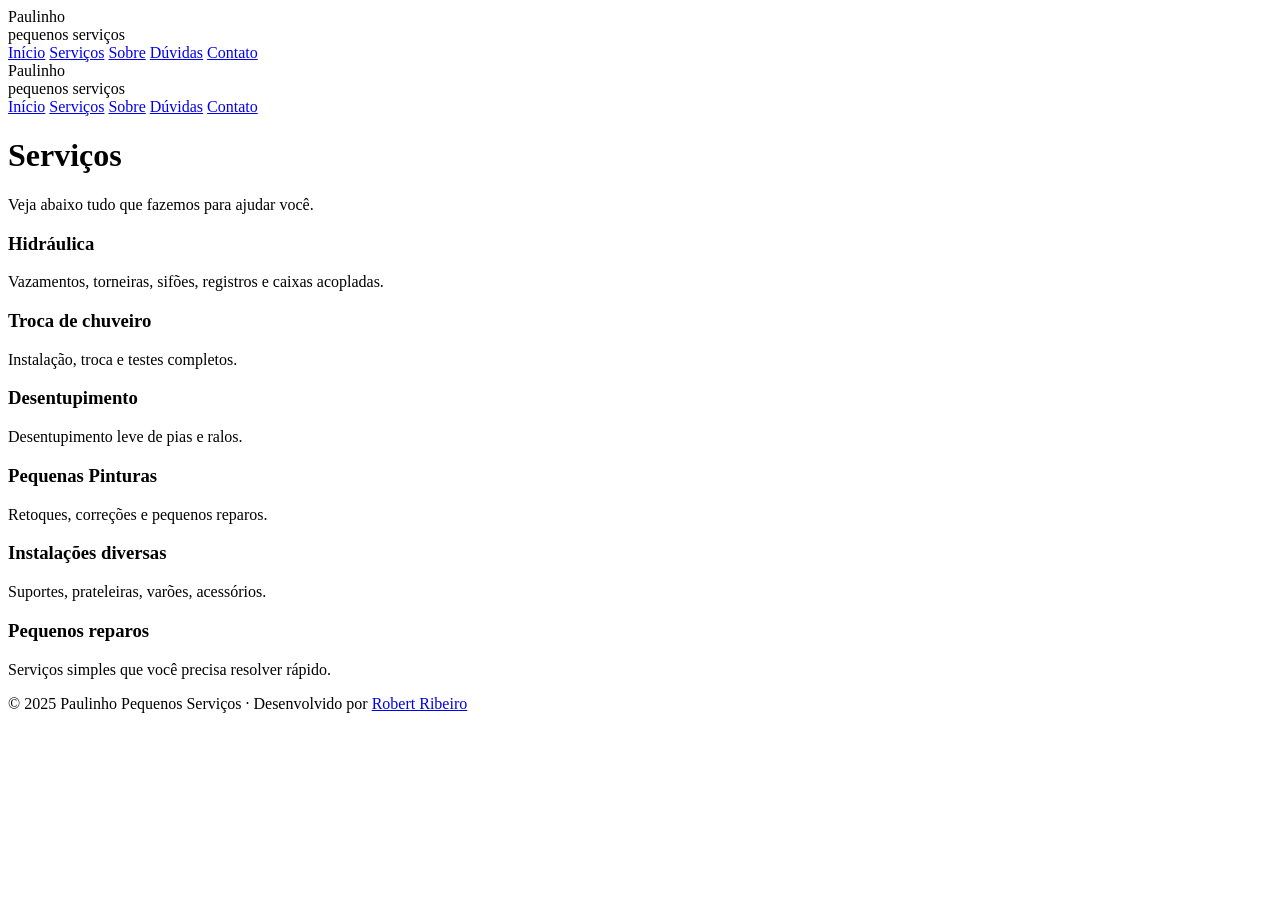
==== servicos.html @ 15d24045 "Add files via upload" ====
<header>
  <div class="container">
    <nav>
      <div class="logo">
        Paulinho <br>
        <span>pequenos serviços</span>
      </div>

      <div>
        <a href="index.html">Início</a>
        <a href="servicos.html">Serviços</a>
        <a href="sobre.html">Sobre</a>
         <!-- <a href="depoimentos.html">Depoimentos</a> -->
        <a href="duvidas.html">Dúvidas</a>
        <a href="contato.html">Contato</a>
      </div>
    </nav>
  </div>
</header>
<!DOCTYPE html>
<html lang="pt-BR">
<head>
  <meta charset="UTF-8">
  <link rel="stylesheet" href="css/style.css">
  <title>Serviços - Paulinho Pequenos Serviços</title>
</head>
<body>

<header>
  <div class="container">
    <nav>
      <div class="logo">
        Paulinho <br><span>pequenos serviços</span>
      </div>
      <div>
        <a href="index.html">Início</a>
        <a href="servicos.html">Serviços</a>
        <a href="sobre.html">Sobre</a>
         <!-- <a href="depoimentos.html">Depoimentos</a> -->
        <a href="duvidas.html">Dúvidas</a>
        <a href="contato.html">Contato</a>
      </div>
    </nav>
  </div>
</header>

<div class="page-content container">
  <h1 class="page-title">Serviços</h1>
  <p class="page-subtitle">Veja abaixo tudo que fazemos para ajudar você.</p>

  <div class="grid grid-3">
    <div class="card">
      <h3>Hidráulica</h3>
      <p>Vazamentos, torneiras, sifões, registros e caixas acopladas.</p>
    </div>

    <div class="card">
      <h3>Troca de chuveiro</h3>
      <p>Instalação, troca e testes completos.</p>
    </div>

    <div class="card">
      <h3>Desentupimento</h3>
      <p>Desentupimento leve de pias e ralos.</p>
    </div>

    <div class="card">
      <h3>Pequenas Pinturas</h3>
      <p>Retoques, correções e pequenos reparos.</p>
    </div>

    <div class="card">
      <h3>Instalações diversas</h3>
      <p>Suportes, prateleiras, varões, acessórios.</p>
    </div>

    <div class="card">
      <h3>Pequenos reparos</h3>
      <p>Serviços simples que você precisa resolver rápido.</p>
    </div>
  </div>
</div>

<!-- FOOTER -->
  <footer class="footer">
  <div class="container">
    <p>
      © 2025 Paulinho Pequenos Serviços ·
      Desenvolvido por
      <a href="https://www.linkedin.com/in/robert-ribeiro-0a00a528/" 
         target="_blank" 
         rel="noopener noreferrer">
        Robert Ribeiro
      </a>
    </p>
  </div>
</footer>
</body>
</html>
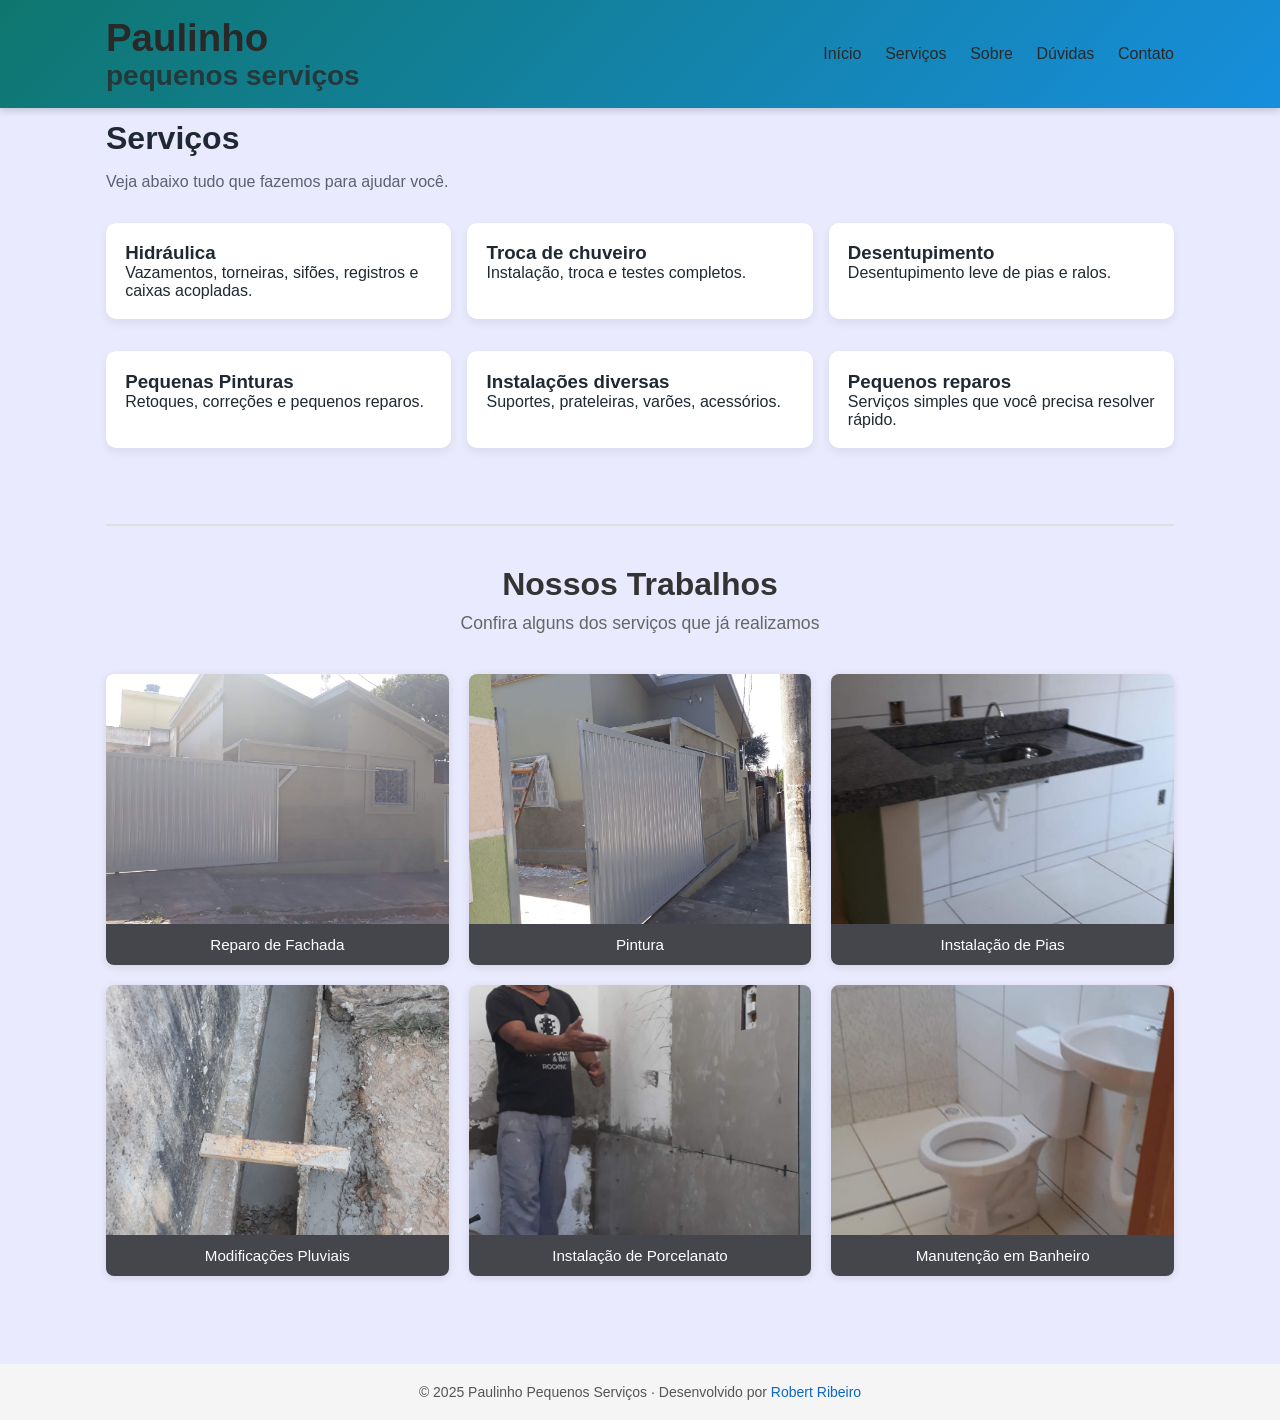
==== commit d8e9a93d: "Add files via upload" ====
--- a/servicos.html
+++ b/servicos.html
@@ -1,22 +1,3 @@
-<header>
-  <div class="container">
-    <nav>
-      <div class="logo">
-        Paulinho <br>
-        <span>pequenos serviços</span>
-      </div>
-
-      <div>
-        <a href="index.html">Início</a>
-        <a href="servicos.html">Serviços</a>
-        <a href="sobre.html">Sobre</a>
-         <!-- <a href="depoimentos.html">Depoimentos</a> -->
-        <a href="duvidas.html">Dúvidas</a>
-        <a href="contato.html">Contato</a>
-      </div>
-    </nav>
-  </div>
-</header>
 <!DOCTYPE html>
 <html lang="pt-BR">
 <head>
@@ -79,10 +60,56 @@
       <p>Serviços simples que você precisa resolver rápido.</p>
     </div>
   </div>
+
+  <!-- SEÇÃO DE IMAGENS -->
+  <section class="gallery-section">
+    <h2 class="section-title">Nossos Trabalhos</h2>
+    <p class="section-subtitle">Confira alguns dos serviços que já realizamos</p>
+    
+    <div class="gallery-grid">
+      <div class="gallery-item" onclick="openModal('img/1.jpeg', 'Reparo de Fachada')">
+        <img src="img/1.jpeg" alt="Serviço de hidráulica">
+        <div class="gallery-caption">Reparo de Fachada</div>
+      </div>
+      
+      <div class="gallery-item" onclick="openModal('img/2.jpeg', 'Pintura')">
+        <img src="img/2.jpeg" alt="Instalação de chuveiro">
+        <div class="gallery-caption">Pintura</div>
+      </div>
+      
+      <div class="gallery-item" onclick="openModal('img/3.jpeg', 'Instalação de Pias')">
+        <img src="img/3.jpeg" alt="Pintura de parede">
+        <div class="gallery-caption">Instalação de Pias</div>
+      </div>
+      
+      <div class="gallery-item" onclick="openModal('img/4.jpeg', 'Modificações Pluviais')">
+        <img src="img/4.jpeg" alt="Instalação de prateleira">
+        <div class="gallery-caption">Modificações Pluviais</div>
+      </div>
+      
+      <div class="gallery-item" onclick="openModal('img/5.jpeg', 'Instalação de Porcelanato')">
+        <img src="img/5.jpeg" alt="Reparo elétrico">
+        <div class="gallery-caption">Instalação de Porcelanato</div>
+      </div>
+      
+      <div class="gallery-item" onclick="openModal('img/6.jpeg', 'Manutenção em Banheiro')">
+        <img src="img/6.jpeg" alt="Instalação de suporte">
+        <div class="gallery-caption">Manutenção em Banheiro</div>
+      </div>
+    </div>
+  </section>
+
+</div>
+
+<!-- MODAL LIGHTBOX -->
+<div id="imageModal" class="modal" onclick="closeModal()">
+  <span class="modal-close">&times;</span>
+  <img class="modal-content" id="modalImage">
+  <div class="modal-caption" id="modalCaption"></div>
 </div>
 
 <!-- FOOTER -->
-  <footer class="footer">
+<footer class="footer">
   <div class="container">
     <p>
       © 2025 Paulinho Pequenos Serviços ·
@@ -95,5 +122,34 @@
     </p>
   </div>
 </footer>
+
+<script>
+  function openModal(imageSrc, caption) {
+    const modal = document.getElementById('imageModal');
+    const modalImg = document.getElementById('modalImage');
+    const modalCaption = document.getElementById('modalCaption');
+    
+    modal.style.display = 'flex';
+    modalImg.src = imageSrc;
+    modalCaption.textContent = caption;
+    
+    // Previne scroll do body quando modal está aberto
+    document.body.style.overflow = 'hidden';
+  }
+  
+  function closeModal() {
+    const modal = document.getElementById('imageModal');
+    modal.style.display = 'none';
+    document.body.style.overflow = 'auto';
+  }
+  
+  // Fecha o modal ao pressionar ESC
+  document.addEventListener('keydown', function(event) {
+    if (event.key === 'Escape') {
+      closeModal();
+    }
+  });
+</script>
+
 </body>
-</html>
+</html>
--- a/css/style.css
+++ b/css/style.css
@@ -0,0 +1,365 @@
+/* =============================
+   CONFIGURAÇÕES GERAIS
+============================= */
+:root {
+  --primary: #0f766e;
+  --primary-dark: #115e59;
+  --secondary: #f97316;
+  --text: #1f2933;
+  --bg: #eaeaff;
+  --white: #292929;
+}
+
+* {
+  margin: 0;
+  padding: 0;
+  box-sizing: border-box;
+  font-family: "Segoe UI", Arial, sans-serif;
+}
+
+html, body {
+  height: 100%;
+  margin: 0;
+}
+
+body {
+  background: var(--bg);
+  color: var(--text);
+  display: flex;
+  flex-direction: column;
+}
+
+/* =============================
+   HEADER FIXO
+============================= */
+header {
+  width: 100%;
+  background: linear-gradient(135deg, #0f766e, #178edd);
+  padding: 1rem 0;
+  position: fixed;
+  top: 0;
+  left: 0;
+  z-index: 999;
+  box-shadow: 0px 2px 8px rgba(0,0,0,0.2);
+}
+
+.container {
+  width: 100%;
+  max-width: 1100px;
+  margin: auto;
+  padding: 0 1rem;
+}
+
+nav {
+  display: flex;
+  justify-content: space-between;
+  align-items: center;
+}
+
+.logo {
+  font-size: 2.4rem;
+  font-weight: bold;
+  color: var(--white);
+}
+
+.logo span {
+  display: block;
+  font-size: 1.75rem;
+  opacity: 0.8;
+}
+
+nav a {
+  color: var(--white);
+  margin-left: 1.2rem;
+  text-decoration: none;
+  font-weight: 500;
+  transition: 0.2s;
+}
+
+nav a:hover {
+  opacity: 0.7;
+}
+
+/* Compensa o header fixo */
+.page-content {
+  padding-top: 120px;
+}
+
+/* =============================
+   TÍTULOS DE PÁGINA
+============================= */
+.page-title {
+  font-size: 2rem;
+  font-weight: bold;
+  margin-bottom: 1rem;
+}
+
+.page-subtitle {
+  font-size: 1rem;
+  opacity: 0.7;
+  margin-bottom: 2rem;
+}
+
+/* =============================
+   HOME – HERO
+============================= */
+.hero {
+  display: grid;
+  grid-template-columns: 1.5fr 1fr;
+  gap: 2rem;
+  align-items: center;
+}
+
+.hero h1 {
+  font-size: 2.4rem;
+  line-height: 1.2;
+  margin-bottom: 1rem;
+}
+
+.hero p {
+  font-size: 1rem;
+  margin-bottom: 1.5rem;
+}
+
+.btn {
+  background: var(--secondary);
+  padding: 0.8rem 1.6rem;
+  border-radius: 8px;
+  color: var(--white);
+  text-decoration: none;
+  font-weight: bold;
+  display: inline-block;
+  margin-right: 1rem;
+}
+
+.btn-outline {
+  border: 2px solid var(--black);
+  padding: 0.7rem 1.3rem;
+  border-radius: 8px;
+  text-decoration: none;
+  color: var(--white);
+}
+
+/* =============================
+   CARDS / SEÇÕES INTERNAS
+============================= */
+section {
+  margin-bottom: 3rem;
+}
+
+.card {
+  background: rgb(255, 255, 255);
+  padding: 1.2rem;
+  border-radius: 10px;
+  box-shadow: 0 4px 10px rgba(0,0,0,0.07);
+  margin-bottom: 1rem;
+}
+
+.grid {
+  display: grid;
+  gap: 1rem;
+}
+
+.grid-3 {
+  grid-template-columns: repeat(3, 1fr);
+}
+
+.grid-2 {
+  grid-template-columns: repeat(2, 1fr);
+}
+
+/* MOBILE */
+@media (max-width: 800px) {
+  .hero {
+    grid-template-columns: 1fr;
+  }
+
+  .grid-3,
+  .grid-2 {
+    grid-template-columns: 1fr;
+  }
+
+  nav {
+    flex-direction: column;
+    gap: 0.8rem;
+  }
+}
+
+.footer {
+  background: #f5f5f5;
+  padding: 20px 0;
+  margin-top: 40px;
+  text-align: center;
+  font-size: 14px;
+  color: #555;
+}
+
+.footer a {
+  color: #0a66c2; /* azul LinkedIn */
+  text-decoration: none;
+  font-weight: 500;
+}
+
+.footer a:hover {
+  text-decoration: underline;
+}
+
+
+
+/* Seção de Galeria */
+.gallery-section {
+  margin-top: 60px;
+  padding-top: 40px;
+  border-top: 2px solid #e0e0e0;
+}
+
+.section-title {
+  font-size: 2em;
+  color: #333;
+  text-align: center;
+  margin-bottom: 10px;
+}
+
+.section-subtitle {
+  text-align: center;
+  color: #666;
+  font-size: 1.1em;
+  margin-bottom: 40px;
+}
+
+.gallery-grid {
+  display: grid;
+  grid-template-columns: repeat(auto-fit, minmax(300px, 1fr));
+  gap: 20px;
+  margin-bottom: 40px;
+}
+
+.gallery-item {
+  position: relative;
+  overflow: hidden;
+  border-radius: 8px;
+  box-shadow: 0 2px 8px rgba(0,0,0,0.1);
+  transition: transform 0.3s ease, box-shadow 0.3s ease;
+  cursor: pointer;
+}
+
+.gallery-item:hover {
+  transform: translateY(-5px);
+  box-shadow: 0 4px 16px rgba(0,0,0,0.2);
+}
+
+.gallery-item img {
+  width: 100%;
+  height: 250px;
+  object-fit: cover;
+  display: block;
+}
+
+.gallery-caption {
+  background: rgba(0, 0, 0, 0.7);
+  color: white;
+  padding: 12px;
+  text-align: center;
+  font-size: 0.95em;
+}
+
+/* Responsivo para galeria */
+@media (max-width: 768px) {
+  .gallery-grid {
+    grid-template-columns: repeat(auto-fit, minmax(250px, 1fr));
+    gap: 15px;
+  }
+  
+  .gallery-item img {
+    height: 200px;
+  }
+}
+
+/* Modal Lightbox */
+.modal {
+  display: none;
+  position: fixed;
+  z-index: 9999;
+  padding: 20px;
+  left: 0;
+  top: 0;
+  width: 100%;
+  height: 100%;
+  overflow: auto;
+  background-color: rgba(0, 0, 0, 0.9);
+  justify-content: center;
+  align-items: center;
+  flex-direction: column;
+}
+
+.modal-content {
+  max-width: 90%;
+  max-height: 85vh;
+  object-fit: contain;
+  border-radius: 8px;
+  box-shadow: 0 4px 20px rgba(0, 0, 0, 0.5);
+  animation: zoomIn 0.3s ease;
+}
+
+@keyframes zoomIn {
+  from {
+    transform: scale(0.8);
+    opacity: 0;
+  }
+  to {
+    transform: scale(1);
+    opacity: 1;
+  }
+}
+
+.modal-close {
+  position: absolute;
+  top: 20px;
+  right: 35px;
+  color: #f1f1f1;
+  font-size: 40px;
+  font-weight: bold;
+  cursor: pointer;
+  transition: color 0.3s ease;
+  z-index: 10000;
+}
+
+.modal-close:hover,
+.modal-close:focus {
+  color: #bbb;
+}
+
+.modal-caption {
+  color: #ccc;
+  text-align: center;
+  padding: 15px;
+  font-size: 1.1em;
+  margin-top: 10px;
+  background-color: rgba(0, 0, 0, 0.7);
+  border-radius: 5px;
+  max-width: 90%;
+}
+
+/* Cursor pointer para indicar clicável */
+.gallery-item {
+  cursor: pointer;
+}
+
+/* Responsivo para modal */
+@media (max-width: 768px) {
+  .modal-content {
+    max-width: 95%;
+    max-height: 80vh;
+  }
+  
+  .modal-close {
+    top: 10px;
+    right: 15px;
+    font-size: 35px;
+  }
+  
+  .modal-caption {
+    font-size: 1em;
+    padding: 12px;
+  }
+}
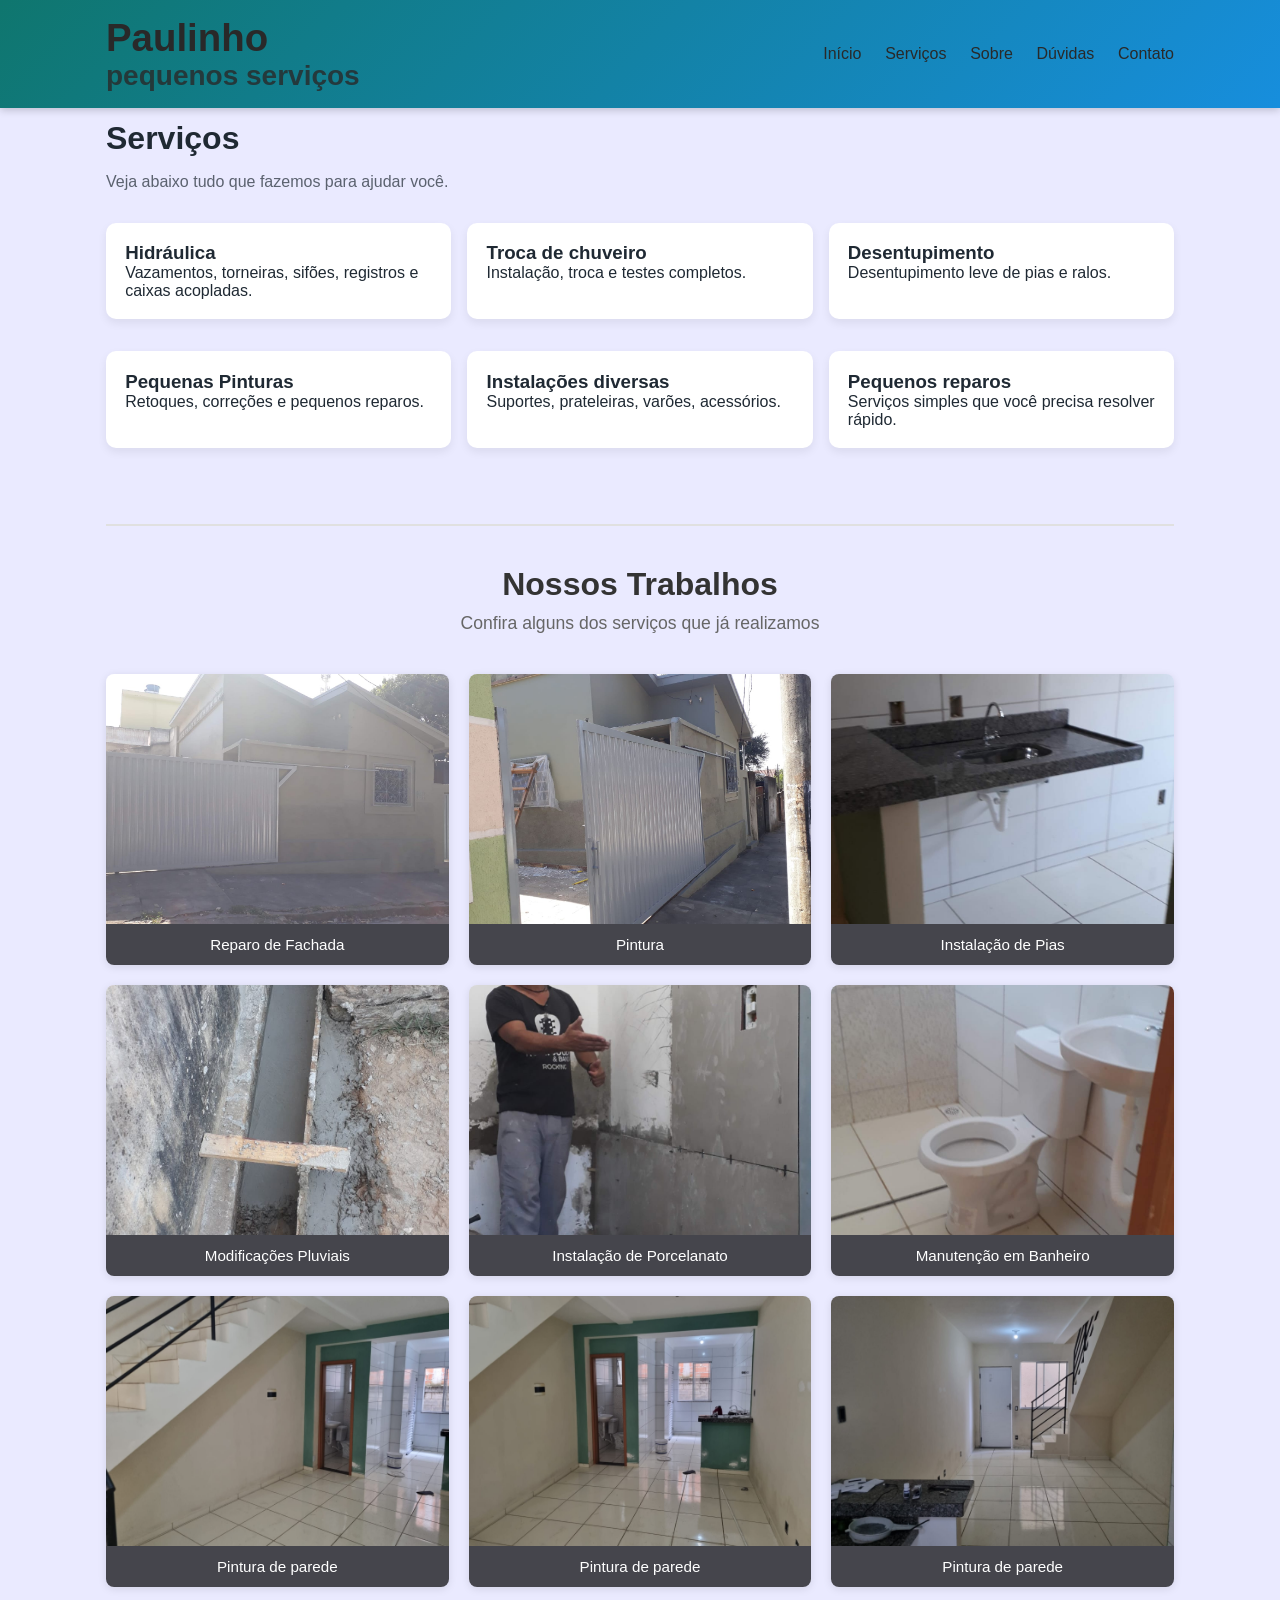
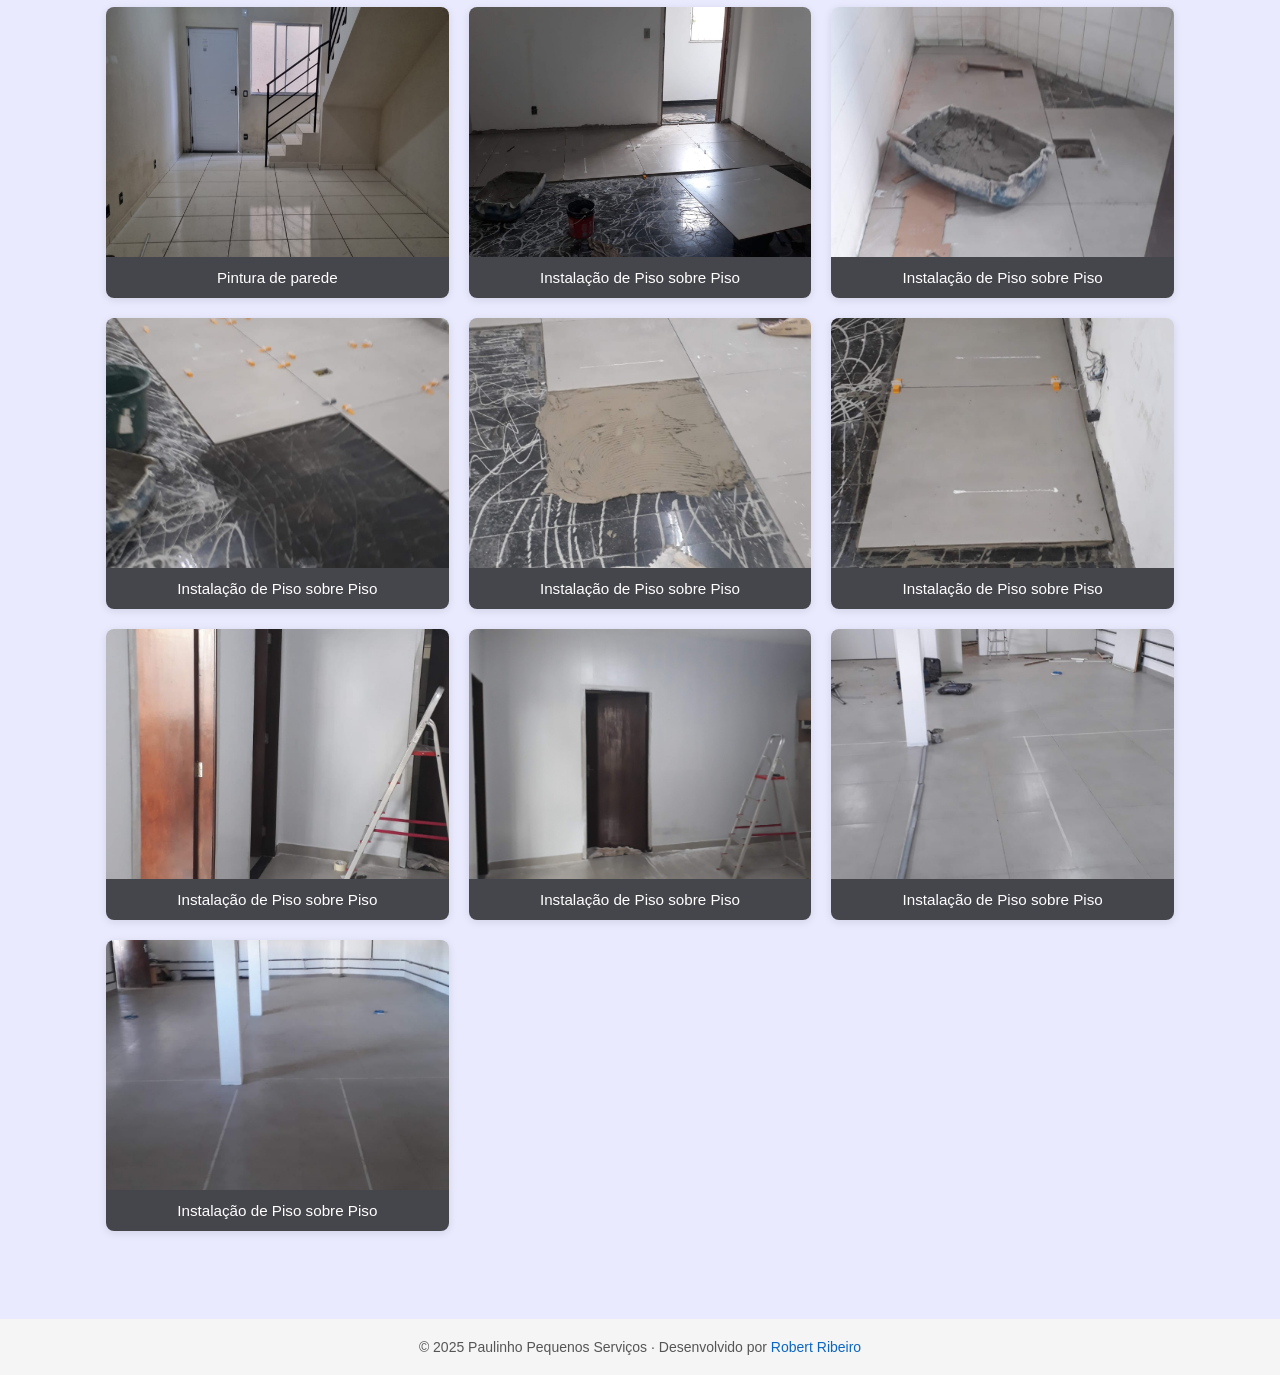
==== commit 88233294: "Add files via upload" ====
--- a/servicos.html
+++ b/servicos.html
@@ -96,6 +96,71 @@
         <img src="img/6.jpeg" alt="Instalação de suporte">
         <div class="gallery-caption">Manutenção em Banheiro</div>
       </div>
+
+      <div class="gallery-item" onclick="openModal('img/7.jpeg', 'Pintura de parede')">
+  <img src="img/7.jpeg" alt="Pintura de parede">
+  <div class="gallery-caption">Pintura de parede</div>
+</div>
+
+<div class="gallery-item" onclick="openModal('img/8.jpeg', 'Pintura de parede')">
+  <img src="img/8.jpeg" alt="Pintura de parede">
+  <div class="gallery-caption">Pintura de parede</div>
+</div>
+
+<div class="gallery-item" onclick="openModal('img/9.jpeg', 'Pintura de parede')">
+  <img src="img/9.jpeg" alt="Pintura de parede">
+  <div class="gallery-caption">Pintura de parede</div>
+</div>
+
+<div class="gallery-item" onclick="openModal('img/10.jpeg', 'Pintura de parede')">
+  <img src="img/10.jpeg" alt="Pintura de parede">
+  <div class="gallery-caption">Pintura de parede</div>
+</div>
+
+<div class="gallery-item" onclick="openModal('img/11.jpeg', 'Instalação de Piso sobre Piso')">
+  <img src="img/11.jpeg" alt="Instalação de Piso sobre Piso">
+  <div class="gallery-caption">Instalação de Piso sobre Piso</div>
+</div>
+
+<div class="gallery-item" onclick="openModal('img/12.jpeg', 'Instalação de Piso sobre Piso')">
+  <img src="img/12.jpeg" alt="Instalação de Piso sobre Piso">
+  <div class="gallery-caption">Instalação de Piso sobre Piso</div>
+</div>
+
+<div class="gallery-item" onclick="openModal('img/13.jpeg', 'Instalação de Piso sobre Piso')">
+  <img src="img/13.jpeg" alt="Instalação de Piso sobre Piso">
+  <div class="gallery-caption">Instalação de Piso sobre Piso</div>
+</div>
+
+<div class="gallery-item" onclick="openModal('img/14.jpeg', 'Instalação de Piso sobre Piso')">
+  <img src="img/14.jpeg" alt="Instalação de Piso sobre Piso">
+  <div class="gallery-caption">Instalação de Piso sobre Piso</div>
+</div>
+
+<div class="gallery-item" onclick="openModal('img/15.jpeg', 'Instalação de Piso sobre Piso')">
+  <img src="img/15.jpeg" alt="Instalação de Piso sobre Piso">
+  <div class="gallery-caption">Instalação de Piso sobre Piso</div>
+</div>
+
+<div class="gallery-item" onclick="openModal('img/16.jpeg', 'Instalação de Piso sobre Piso')">
+  <img src="img/16.jpeg" alt="Instalação de Piso sobre Piso">
+  <div class="gallery-caption">Instalação de Piso sobre Piso</div>
+</div>
+
+<div class="gallery-item" onclick="openModal('img/17.jpeg', 'Instalação de Piso sobre Piso')">
+  <img src="img/17.jpeg" alt="Instalação de Piso sobre Piso">
+  <div class="gallery-caption">Instalação de Piso sobre Piso</div>
+</div>
+
+<div class="gallery-item" onclick="openModal('img/18.jpeg', 'Instalação de Piso sobre Piso')">
+  <img src="img/18.jpeg" alt="Instalação de Piso sobre Piso">
+  <div class="gallery-caption">Instalação de Piso sobre Piso</div>
+</div>
+
+<div class="gallery-item" onclick="openModal('img/19.jpeg', 'Instalação de Piso sobre Piso')">
+  <img src="img/19.jpeg" alt="Instalação de Piso sobre Piso">
+  <div class="gallery-caption">Instalação de Piso sobre Piso</div>
+</div>
     </div>
   </section>
 
